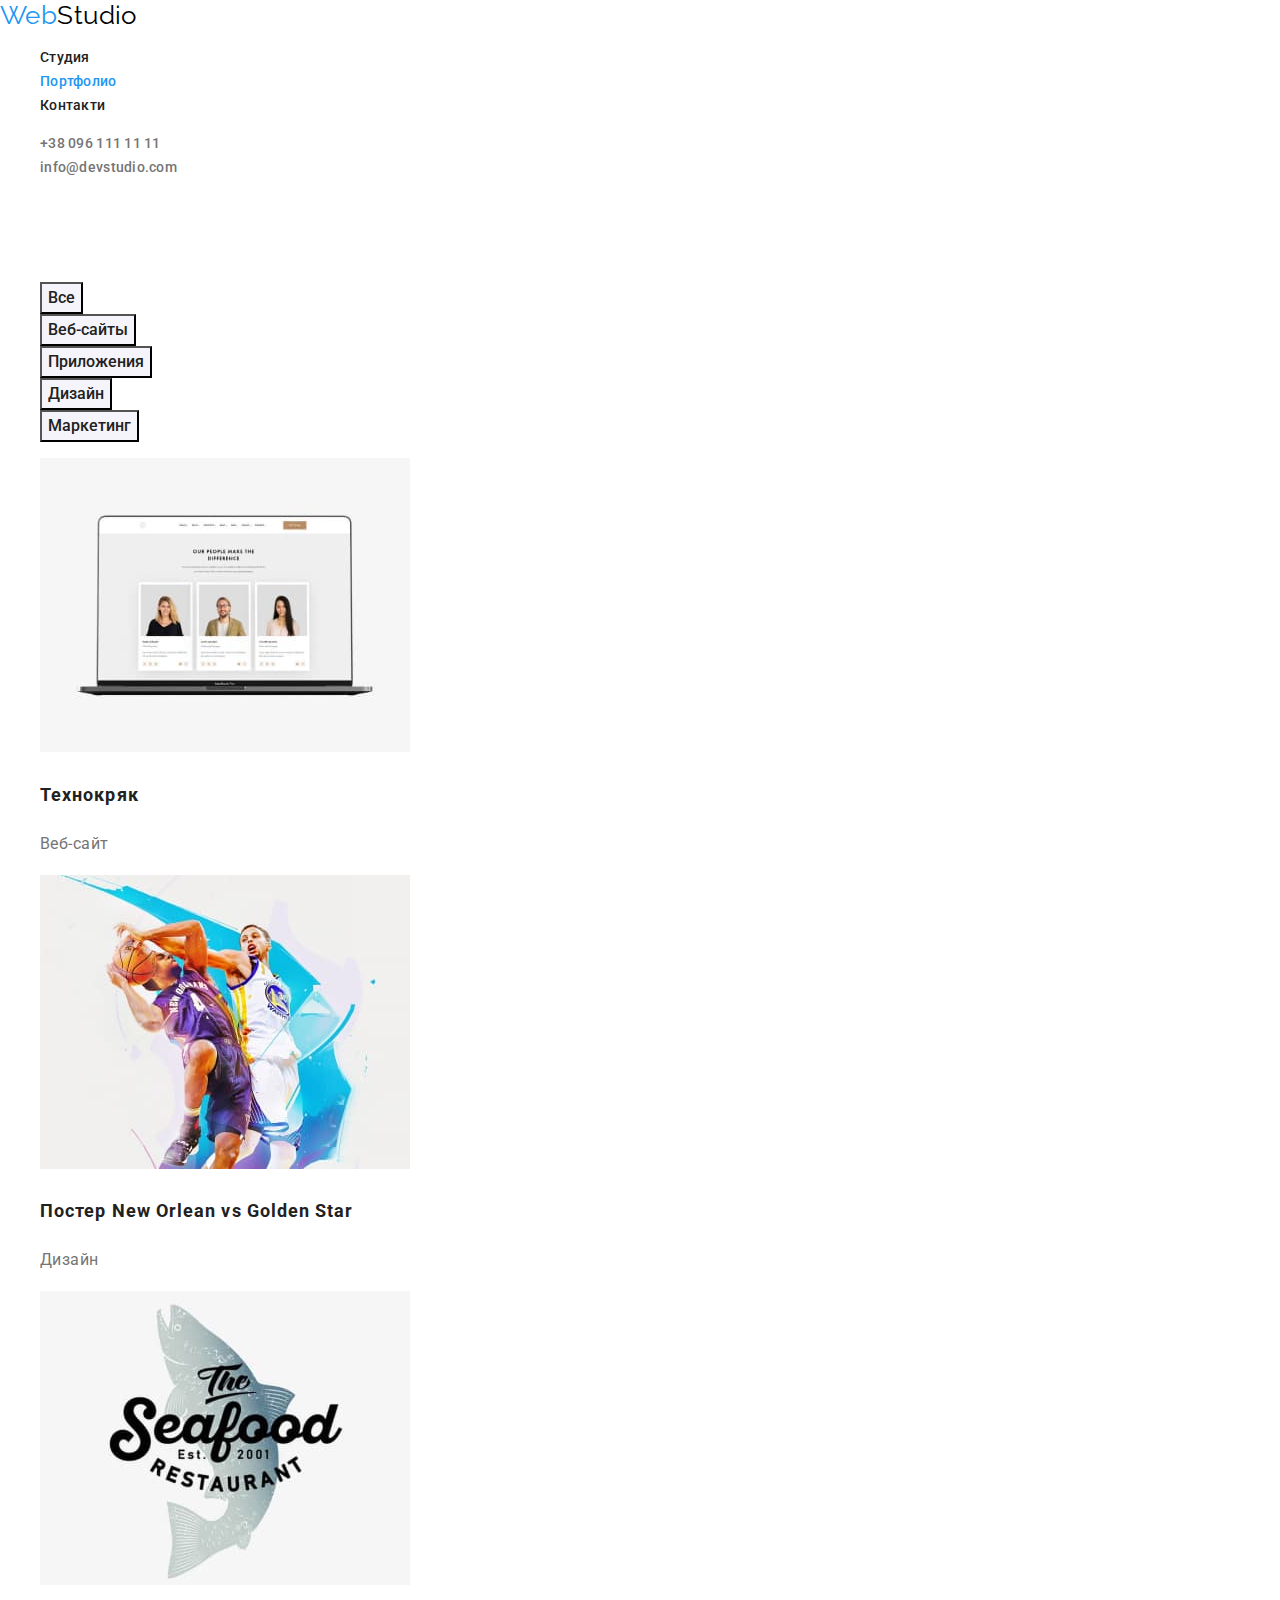
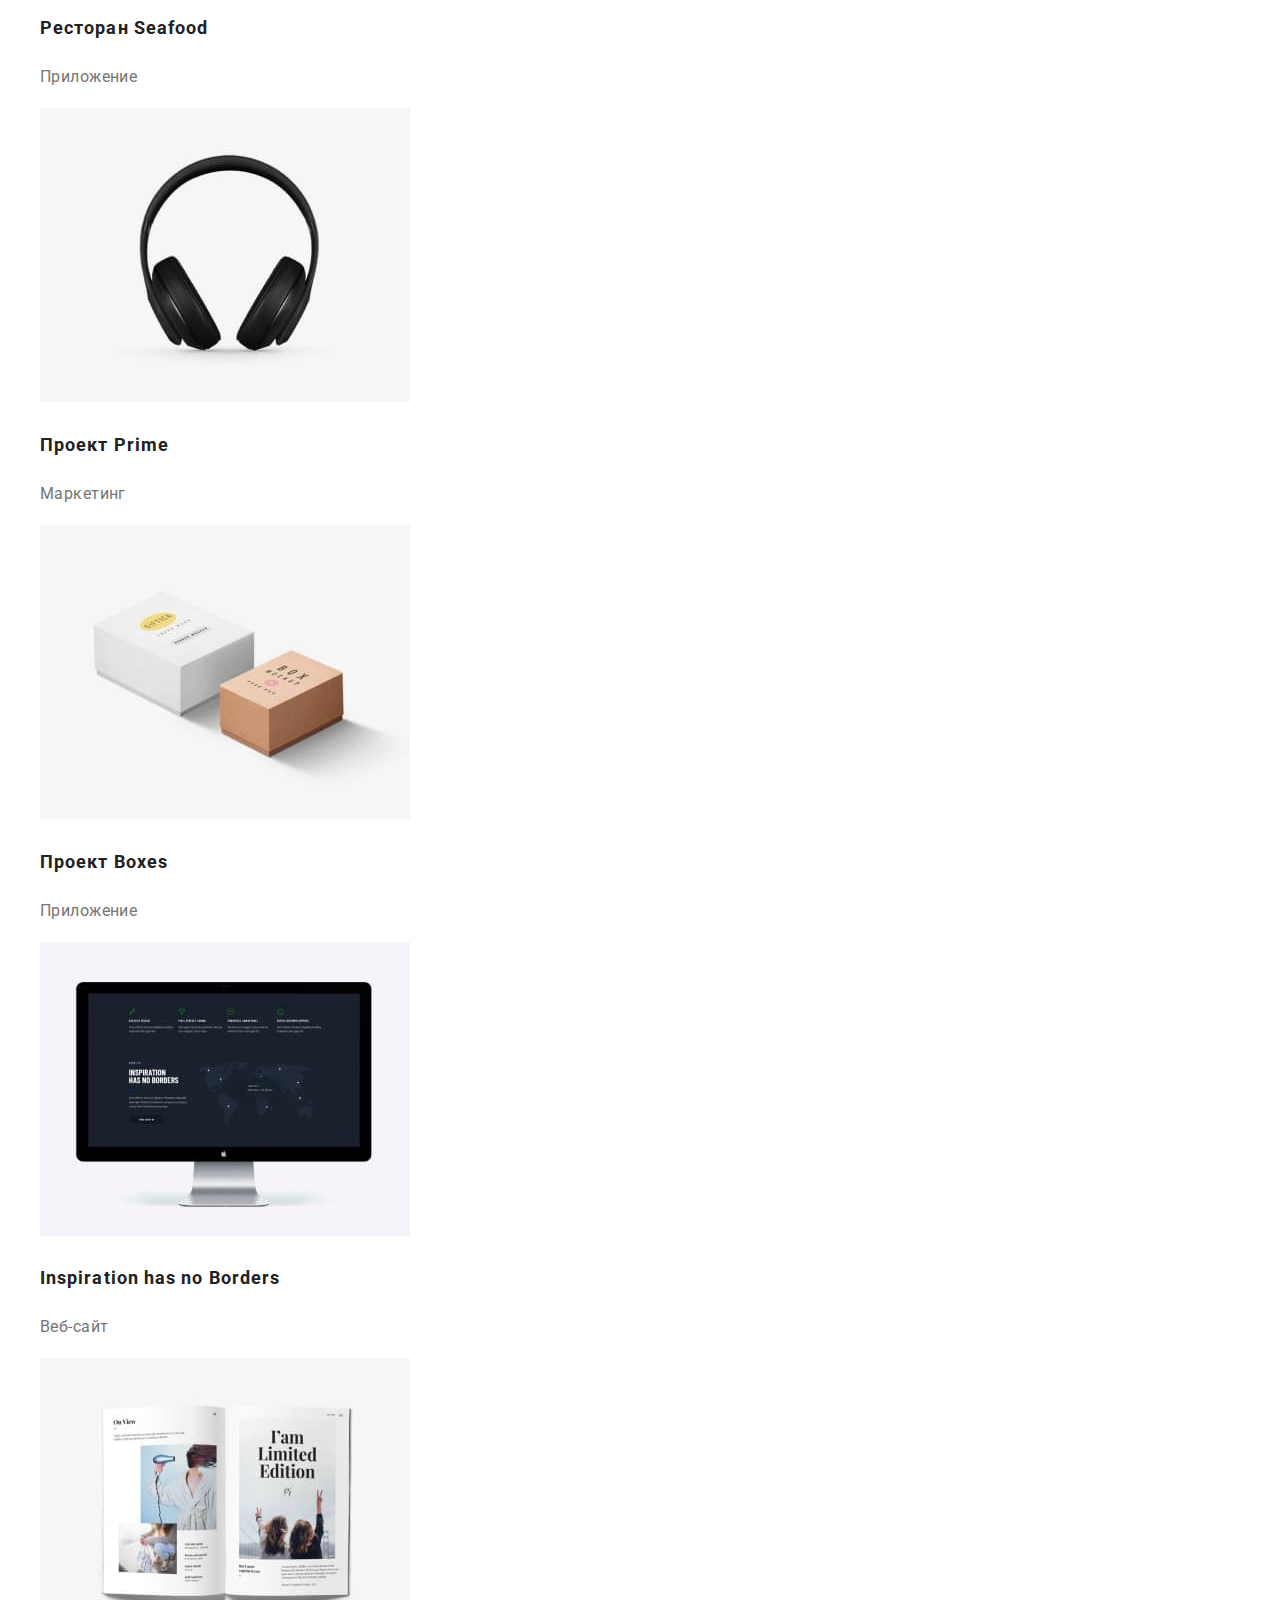
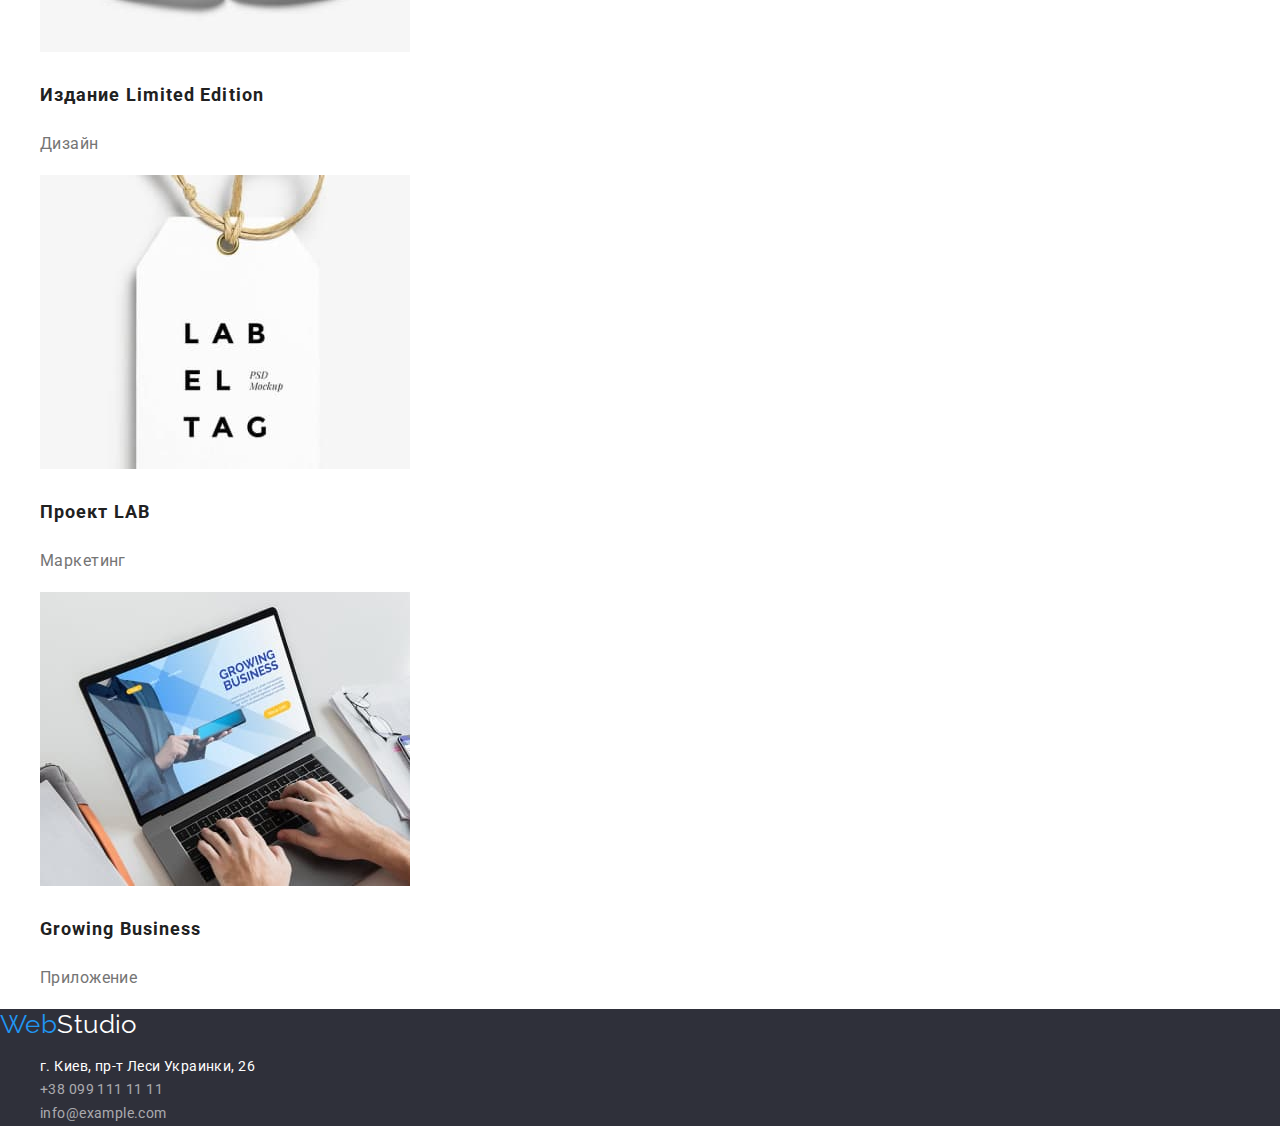
==== portfolio.html @ 49408436 "ДЗ-3 чернетка" ====
<!DOCTYPE html>
<html lang="ru">
  <head>
    <meta charset="UTF-8" />
    <meta http-equiv="X-UA-Compatible" content="IE=edge" />
    <meta name="viewport" content="width=device-width, initial-scale=1.0" />
    <link rel="preconnect" href="https://fonts.gstatic.com" />
    <link
      href="https://fonts.googleapis.com/css2?family=Raleway:wght@700&family=Roboto:wght@400;500;700;900&display=swap"
      rel="stylesheet"
    />
    <link
      rel="stylesheet"
      href="https://cdnjs.cloudflare.com/ajax/libs/modern-normalize/1.0.0/modern-normalize.css"
    />
    <link rel="stylesheet" href="./css/styles.css" />
    <title>Portfolio</title>
  </head>
  <body>
    <header>
      <a href="./index.html" class="logo"
        >Web<span class="logo-span">Studio</span></a
      >
      <nav class="site-nav">
        <ul>
          <li>
            <a href="./index.html" class="link">Студия</a>
          </li>
          <li><a href="./portfolio.html" class="link current">Портфолио</a></li>
          <li><a href="" class="link">Контакти</a></li>
        </ul>
      </nav>
      <ul>
        <li>
          <a href="tel:+380961111111" class="tel">+38 096 111 11 11</a>
        </li>
        <li>
          <a href="mailto:info@devstudio.com" class="mail"
            >info@devstudio.com</a
          >
        </li>
      </ul>
    </header>
    <main>
      <section class="section portfolio">
        <h1 class="hidden">Портфолио</h1>
        <ul>
          <li><button type="button" class="button filter-btn">Все</button></li>
          <li>
            <button type="button" class="button filter-btn">Веб-сайты</button>
          </li>
          <li>
            <button type="button" class="button filter-btn">Приложения</button>
          </li>
          <li>
            <button type="button" class="button filter-btn">Дизайн</button>
          </li>
          <li>
            <button type="button" class="button filter-btn">Маркетинг</button>
          </li>
        </ul>
        <ul>
          <li>
            <img
              src="images/portfolio/project-1.jpg"
              width="370"
              height="294"
              alt="Ноутбук с запущенным веб-сайтом"
            />
            <h2 class="section-title">Технокряк</h2>
            <p>Веб-сайт</p>
          </li>
          <li>
            <img
              src="images/portfolio/project-2.jpg"
              width="370"
              height="294"
              alt="Два баскетболиста"
            />
            <h2 class="section-title">
              Постер <span lang="en">New Orlean vs Golden Star</span>
            </h2>
            <p>Дизайн</p>
          </li>
          <li>
            <img
              src="images/portfolio/project-3.jpg"
              width="370"
              height="294"
              alt="Риба эмблема ресторана"
            />
            <h2 class="section-title">
              Ресторан <span lang="en">Seafood</span>
            </h2>
            <p>Приложение</p>
          </li>
          <li>
            <img
              src="images/portfolio/project-4.jpg"
              width="370"
              height="294"
              alt="Наушники"
            />
            <h2 class="section-title">Проект <span lang="en">Prime</span></h2>
            <p>Маркетинг</p>
          </li>
          <li>
            <img
              src="images/portfolio/project-5.jpg"
              width="370"
              height="294"
              alt="Коробки"
            />
            <h2 class="section-title">Проект <span lang="en">Boxes</span></h2>
            <p>Приложение</p>
          </li>
          <li>
            <img
              src="images/portfolio/project-6.jpg"
              width="370"
              height="294"
              alt="Компьютер с запущенным веб-сайтом"
            />
            <h2 lang="en" class="section-title">Inspiration has no Borders</h2>
            <p>Веб-сайт</p>
          </li>
          <li>
            <img
              src="images/portfolio/project-7.jpg"
              width="370"
              height="294"
              alt="Книга"
            />
            <h2 class="section-title">
              Издание <span lang="en">Limited Edition</span>
            </h2>
            <p>Дизайн</p>
          </li>
          <li>
            <img
              src="images/portfolio/project-8.jpg"
              width="370"
              height="294"
              alt="Лейба"
            />
            <h2 class="section-title">Проект <span lang="en">LAB</span></h2>
            <p>Маркетинг</p>
          </li>
          <li>
            <img
              src="images/portfolio/project-9.jpg"
              width="370"
              height="294"
              alt="Ноутбук с запущенным приложением"
            />
            <h2 lang="en" class="section-title">Growing Business</h2>
            <p>Приложение</p>
          </li>
        </ul>
      </section>
    </main>

    <footer class="footer">
      <a href="./index.html" class="logo"
        >Web<span class="logo-span-footer">Studio</span></a
      >
      <address class="address">
        <ul>
          <li>
            <a
              href="https://goo.gl/maps/Q8eix4cUSPxJvjgE8"
              target="_blank"
              rel="noopener noreferrer"
              class="address-link office"
              >г. Киев, пр-т Леси Украинки, 26</a
            >
          </li>
          <li>
            <a href="tel:+380991111111" class="address-link"
              >+38 099 111 11 11</a
            >
          </li>
          <li>
            <a href="mailto:info@example.com" class="address-link"
              >info@example.com</a
            >
          </li>
        </ul>
      </address>
    </footer>
  </body>
</html>
---- css/styles.css ----
/* основний колір фону #ffffff*/
/*  колір тексту заголовків #212121 */
/*  колір тексту абзаців #757575 */
/* акцентні кольори: блакитний- #2196F3; білий-#FFFFFF */
/* футер і герой - background: #2F303A; */
/* команда, кнопки фільтру- background: #F5F4FA */
/* рамки- border: 1px solid #EEEEEE; */
:root {
  --primary-text-color: #757575;
  --title-text-color: #212121;
  --accent-color: #2196f3;
  --white-color: #ffffff;
  --secondary-bg-color: #f5f4fa;
  --darck-bg-color: #2f303a;
  --main-font: "Roboto", sans-serif;
  --logo-font: "Raleway", sans-serif;
}
body {
  background: var(--white-color);
  color: var(--primary-text-color);
  font-family: var(--main-font);
  font-size: 14px;
  line-height: 1.71;
  letter-spacing: 0.03em;
}
ul {
  list-style: none;
}
button {
  cursor: pointer;
}

/* site-nav */
.site-nav .link {
  color: var(--title-text-color);
  text-decoration: none;
  font-weight: 500;
  font-size: 14px;
  line-height: 1.14;
  letter-spacing: 0.02em;
}
.site-nav .link:hover,
.site-nav .link:focus {
  color: var(--accent-color);
}
.site-nav .link.current {
  color: var(--accent-color);
}
.logo {
  font-family: var(--logo-font);
  font-size: 26px;
  line-height: 1.19;
  color: var(--accent-color);
  text-decoration: none;
}
.logo-span {
  color: #000000;
}
.mail,
.tel {
  color: var(--primary-text-color);
  text-decoration: none;
  font-weight: 500;
  font-size: 14px;
  line-height: 1.14;
  letter-spacing: 0.02em;
}
.tel:hover,
.tel:focus,
.mail:hover,
.mail:focus {
  color: var(--accent-color);
}

/* hero */

.hero {
  background: var(--darck-bg-color);
  color: var(--white-color);
}
.hero-title {
  font-weight: 900;
  font-size: 44px;
  line-height: 1.36;
  text-align: center;
  letter-spacing: 0.06em;
  text-transform: uppercase;
}
.hero-btn {
  background-color: var(--accent-color);
  font-size: 16px;
  line-height: 1.87;
  display: flex;
  align-items: center;
  text-align: center;
  letter-spacing: 0.06em;
  color: var(--white-color);
}
/* main */
.section-title {
  color: var(--title-text-color);
  font-size: 36px;
  line-height: 1.16;
  text-align: center;
}
.about .section-title {
  font-size: 14px;
  line-height: 1.14;
  text-transform: uppercase;
  text-align: left;
}

.hidden {
  visibility: hidden;
}
/* section-team */
.section-team {
  background-color: var(--secondary-bg-color);
  font-size: 16px;
  line-height: 1.18;
  text-align: center;
}
.team-title {
  font-weight: 500;
  font-size: 16px;
  line-height: 1.18;
}

/* footer */
.footer {
  background-color: var(--darck-bg-color);
}
.logo-span-footer {
  color: var(--white-color);
}
.address-link {
  color: rgba(255, 255, 255, 0.6);
  font-style: normal;
  text-decoration: none;
}
.address-link.office {
  color: var(--white-color);
}
.address-link:hover,
.address-link:focus {
  color: var(--accent-color);
}

/* portfoio page */
.portfolio {
  font-size: 16px;
  line-height: 1.87;
}
.portfolio .section-title {
  text-align: left;
  font-size: 18px;
  line-height: 2;
  letter-spacing: 0.06em;
}
.filter-btn {
  color: var(--title-text-color);
  background: var(--secondary-bg-color);
  font-weight: 500;
  line-height: 1.62;
  text-align: center;
}
.filter-btn:hover,
.filter-btn:focus {
  background-color: var(--accent-color);
  color: var(--white-color);
}
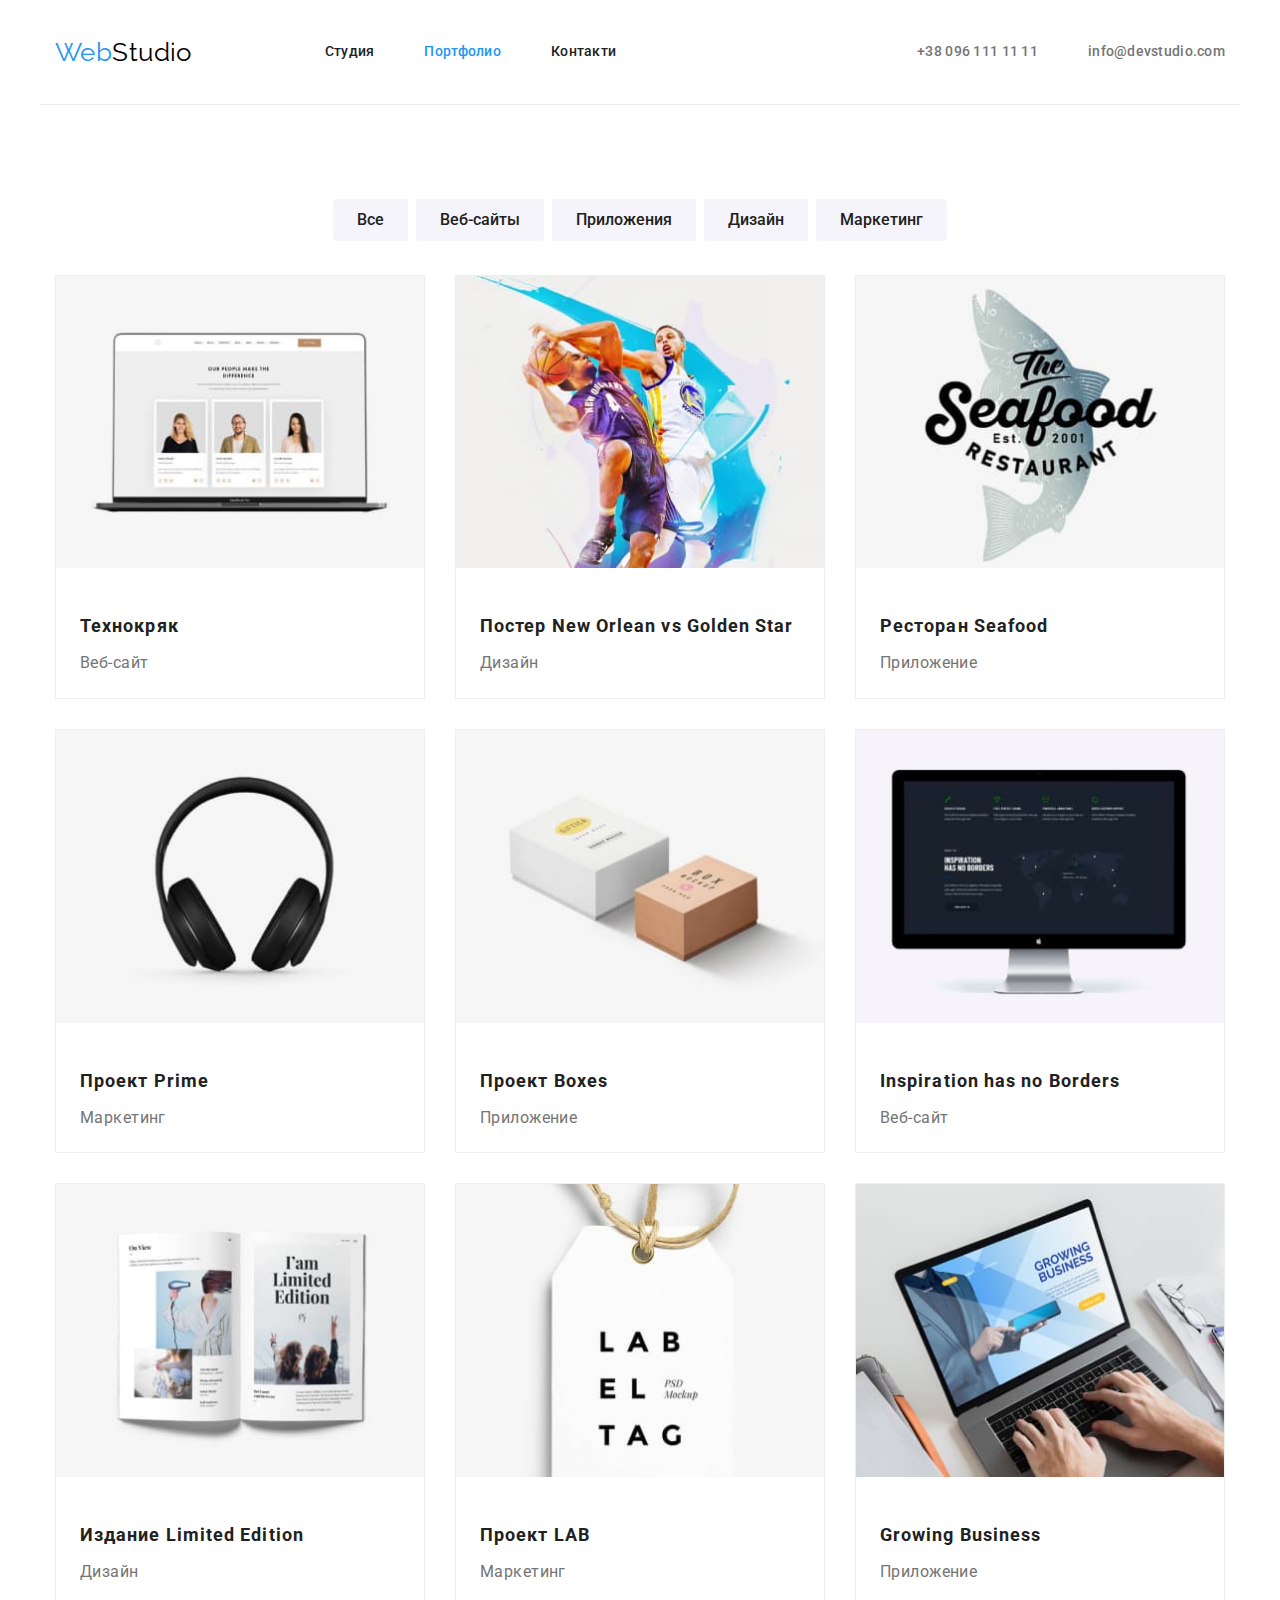
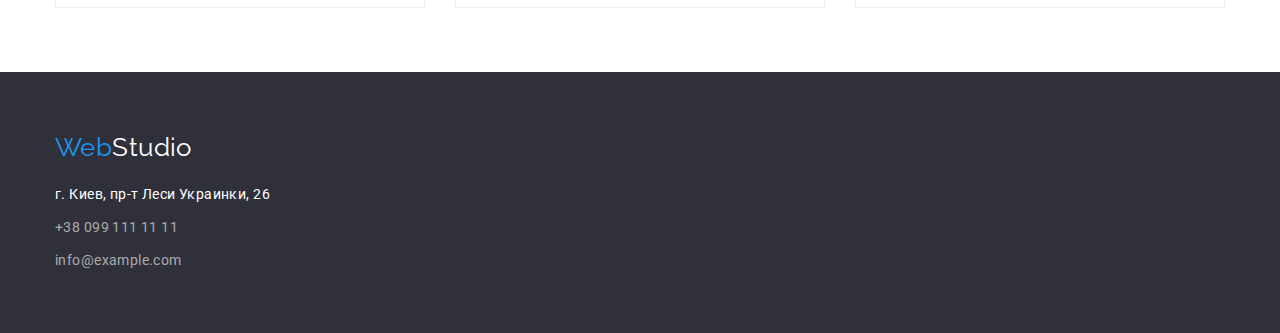
==== commit 88ba6ed8: "ДЗ-3" ====
--- a/portfolio.html
+++ b/portfolio.html
@@ -18,175 +18,211 @@
   </head>
   <body>
     <header>
-      <a href="./index.html" class="logo"
-        >Web<span class="logo-span">Studio</span></a
-      >
-      <nav class="site-nav">
-        <ul>
-          <li>
-            <a href="./index.html" class="link">Студия</a>
+      <div class="container header">
+        <a href="./index.html" class="logo"
+          >Web<span class="logo-span">Studio</span></a
+        >
+        <nav class="nav">
+          <ul class="site-nav">
+            <li class="item">
+              <a href="./index.html" class="link">Студия</a>
+            </li>
+            <li class="item">
+              <a href="./portfolio.html" class="link current">Портфолио</a>
+            </li>
+            <li class="item"><a href="" class="link">Контакти</a></li>
+          </ul>
+        </nav>
+        <ul class="contacts-header">
+          <li class="item">
+            <a href="tel:+380961111111" class="tel">+38 096 111 11 11</a>
           </li>
-          <li><a href="./portfolio.html" class="link current">Портфолио</a></li>
-          <li><a href="" class="link">Контакти</a></li>
+          <li class="item">
+            <a href="mailto:info@devstudio.com" class="mail"
+              >info@devstudio.com</a
+            >
+          </li>
         </ul>
-      </nav>
-      <ul>
-        <li>
-          <a href="tel:+380961111111" class="tel">+38 096 111 11 11</a>
-        </li>
-        <li>
-          <a href="mailto:info@devstudio.com" class="mail"
-            >info@devstudio.com</a
-          >
-        </li>
-      </ul>
+      </div>
     </header>
     <main>
       <section class="section portfolio">
-        <h1 class="hidden">Портфолио</h1>
-        <ul>
-          <li><button type="button" class="button filter-btn">Все</button></li>
-          <li>
-            <button type="button" class="button filter-btn">Веб-сайты</button>
-          </li>
-          <li>
-            <button type="button" class="button filter-btn">Приложения</button>
-          </li>
-          <li>
-            <button type="button" class="button filter-btn">Дизайн</button>
-          </li>
-          <li>
-            <button type="button" class="button filter-btn">Маркетинг</button>
-          </li>
-        </ul>
-        <ul>
-          <li>
-            <img
-              src="images/portfolio/project-1.jpg"
-              width="370"
-              height="294"
-              alt="Ноутбук с запущенным веб-сайтом"
-            />
-            <h2 class="section-title">Технокряк</h2>
-            <p>Веб-сайт</p>
-          </li>
-          <li>
-            <img
-              src="images/portfolio/project-2.jpg"
-              width="370"
-              height="294"
-              alt="Два баскетболиста"
-            />
-            <h2 class="section-title">
-              Постер <span lang="en">New Orlean vs Golden Star</span>
-            </h2>
-            <p>Дизайн</p>
-          </li>
-          <li>
-            <img
-              src="images/portfolio/project-3.jpg"
-              width="370"
-              height="294"
-              alt="Риба эмблема ресторана"
-            />
-            <h2 class="section-title">
-              Ресторан <span lang="en">Seafood</span>
-            </h2>
-            <p>Приложение</p>
-          </li>
-          <li>
-            <img
-              src="images/portfolio/project-4.jpg"
-              width="370"
-              height="294"
-              alt="Наушники"
-            />
-            <h2 class="section-title">Проект <span lang="en">Prime</span></h2>
-            <p>Маркетинг</p>
-          </li>
-          <li>
-            <img
-              src="images/portfolio/project-5.jpg"
-              width="370"
-              height="294"
-              alt="Коробки"
-            />
-            <h2 class="section-title">Проект <span lang="en">Boxes</span></h2>
-            <p>Приложение</p>
-          </li>
-          <li>
-            <img
-              src="images/portfolio/project-6.jpg"
-              width="370"
-              height="294"
-              alt="Компьютер с запущенным веб-сайтом"
-            />
-            <h2 lang="en" class="section-title">Inspiration has no Borders</h2>
-            <p>Веб-сайт</p>
-          </li>
-          <li>
-            <img
-              src="images/portfolio/project-7.jpg"
-              width="370"
-              height="294"
-              alt="Книга"
-            />
-            <h2 class="section-title">
-              Издание <span lang="en">Limited Edition</span>
-            </h2>
-            <p>Дизайн</p>
-          </li>
-          <li>
-            <img
-              src="images/portfolio/project-8.jpg"
-              width="370"
-              height="294"
-              alt="Лейба"
-            />
-            <h2 class="section-title">Проект <span lang="en">LAB</span></h2>
-            <p>Маркетинг</p>
-          </li>
-          <li>
-            <img
-              src="images/portfolio/project-9.jpg"
-              width="370"
-              height="294"
-              alt="Ноутбук с запущенным приложением"
-            />
-            <h2 lang="en" class="section-title">Growing Business</h2>
-            <p>Приложение</p>
-          </li>
-        </ul>
+        <div class="container">
+          <h1 class="hidden">Портфолио</h1>
+          <ul class="filter-list">
+            <li class="item">
+              <button type="button" class="button filter-btn">Все</button>
+            </li>
+            <li class="item">
+              <button type="button" class="button filter-btn">Веб-сайты</button>
+            </li>
+            <li class="item">
+              <button type="button" class="button filter-btn">
+                Приложения
+              </button>
+            </li>
+            <li class="item">
+              <button type="button" class="button filter-btn">Дизайн</button>
+            </li>
+            <li class="item">
+              <button type="button" class="button filter-btn">Маркетинг</button>
+            </li>
+          </ul>
+          <ul class="portfolio-list">
+            <li class="item flex-element">
+              <img
+                src="images/portfolio/project-1.jpg"
+                width="370"
+                height="294"
+                alt="Ноутбук с запущенным веб-сайтом"
+              />
+              <div class="label">
+                <h2 class="section-title">Технокряк</h2>
+                <p>Веб-сайт</p>
+              </div>
+            </li>
+            <li class="item flex-element">
+              <img
+                src="images/portfolio/project-2.jpg"
+                width="370"
+                height="294"
+                alt="Два баскетболиста"
+              />
+              <div class="label">
+                <h2 class="section-title">
+                  Постер <span lang="en">New Orlean vs Golden Star</span>
+                </h2>
+                <p>Дизайн</p>
+              </div>
+            </li>
+            <li class="item flex-element">
+              <img
+                src="images/portfolio/project-3.jpg"
+                width="370"
+                height="294"
+                alt="Риба эмблема ресторана"
+              />
+              <div class="label">
+                <h2 class="section-title">
+                  Ресторан <span lang="en">Seafood</span>
+                </h2>
+                <p>Приложение</p>
+              </div>
+            </li>
+            <li class="item flex-element">
+              <img
+                src="images/portfolio/project-4.jpg"
+                width="370"
+                height="294"
+                alt="Наушники"
+              />
+              <div class="label">
+                <h2 class="section-title">
+                  Проект <span lang="en">Prime</span>
+                </h2>
+                <p>Маркетинг</p>
+              </div>
+            </li>
+            <li class="item flex-element">
+              <img
+                src="images/portfolio/project-5.jpg"
+                width="370"
+                height="294"
+                alt="Коробки"
+              />
+              <div class="label">
+                <h2 class="section-title">
+                  Проект <span lang="en">Boxes</span>
+                </h2>
+                <p>Приложение</p>
+              </div>
+            </li>
+            <li class="item flex-element">
+              <img
+                src="images/portfolio/project-6.jpg"
+                width="370"
+                height="294"
+                alt="Компьютер с запущенным веб-сайтом"
+              />
+              <div class="label">
+                <h2 lang="en" class="section-title">
+                  Inspiration has no Borders
+                </h2>
+                <p>Веб-сайт</p>
+              </div>
+            </li>
+            <li class="item flex-element">
+              <img
+                src="images/portfolio/project-7.jpg"
+                width="370"
+                height="294"
+                alt="Книга"
+              />
+              <div class="label">
+                <h2 class="section-title">
+                  Издание <span lang="en">Limited Edition</span>
+                </h2>
+                <p>Дизайн</p>
+              </div>
+            </li>
+            <li class="item flex-element">
+              <img
+                src="images/portfolio/project-8.jpg"
+                width="370"
+                height="294"
+                alt="Лейба"
+              />
+              <div class="label">
+                <h2 class="section-title">Проект <span lang="en">LAB</span></h2>
+                <p>Маркетинг</p>
+              </div>
+            </li>
+            <li class="item flex-element">
+              <img
+                src="images/portfolio/project-9.jpg"
+                width="370"
+                height="294"
+                alt="Ноутбук с запущенным приложением"
+              />
+              <div class="label">
+                <h2 lang="en" class="section-title">Growing Business</h2>
+                <p>Приложение</p>
+              </div>
+            </li>
+          </ul>
+        </div>
       </section>
     </main>
 
     <footer class="footer">
-      <a href="./index.html" class="logo"
-        >Web<span class="logo-span-footer">Studio</span></a
-      >
-      <address class="address">
-        <ul>
-          <li>
-            <a
-              href="https://goo.gl/maps/Q8eix4cUSPxJvjgE8"
-              target="_blank"
-              rel="noopener noreferrer"
-              class="address-link office"
-              >г. Киев, пр-т Леси Украинки, 26</a
-            >
-          </li>
-          <li>
-            <a href="tel:+380991111111" class="address-link"
-              >+38 099 111 11 11</a
-            >
-          </li>
-          <li>
-            <a href="mailto:info@example.com" class="address-link"
-              >info@example.com</a
-            >
-          </li>
-        </ul>
-      </address>
+      <div class="container footer-cont">
+        <a href="./index.html" class="logo footer-logo"
+          >Web<span class="logo-span-footer">Studio</span></a
+        >
+        <address class="address">
+          <ul class="address-list">
+            <li class="item">
+              <a
+                href="https://goo.gl/maps/Q8eix4cUSPxJvjgE8"
+                target="_blank"
+                rel="noopener noreferrer"
+                class="address-link office"
+                >г. Киев, пр-т Леси Украинки, 26</a
+              >
+            </li>
+            <li class="item">
+              <a href="tel:+380991111111" class="address-link"
+                >+38 099 111 11 11</a
+              >
+            </li>
+            <li class="item">
+              <a href="mailto:info@example.com" class="address-link"
+                >info@example.com</a
+              >
+            </li>
+          </ul>
+        </address>
+      </div>
     </footer>
   </body>
 </html>
--- a/css/styles.css
+++ b/css/styles.css
@@ -15,6 +15,15 @@
   --main-font: "Roboto", sans-serif;
   --logo-font: "Raleway", sans-serif;
 }
+
+html {
+  box-sizing: border-box;
+}
+*,
+* ::before,
+* ::after {
+  box-sizing: inherit;
+}
 body {
   background: var(--white-color);
   color: var(--primary-text-color);
@@ -22,6 +31,7 @@
   font-size: 14px;
   line-height: 1.71;
   letter-spacing: 0.03em;
+  margin: 0;
 }
 ul {
   list-style: none;
@@ -29,9 +39,57 @@
 button {
   cursor: pointer;
 }
+h1,
+h2,
+h3,
+h4,
+h5,
+h6,
+p,
+ul {
+  margin: 0;
+}
+img {
+  display: block;
+  max-width: 100%;
+  height: auto;
+}
+.hidden {
+  visibility: hidden;
+  height: 0;
+}
+.container {
+  width: 1200px;
+  padding-top: 94px;
+  padding-bottom: 94px;
+  padding-right: 15px;
+  padding-left: 15px;
+  margin-left: auto;
+  margin-right: auto;
+}
 
 /* site-nav */
+.header {
+  border: 1px solid #ececec;
+  border-top: none;
+  border-left: none;
+  border-right: none;
+
+  align-items: center;
+  padding-top: 24px;
+  padding-bottom: 24px;
+}
+
+.header,
+.site-nav {
+  display: flex;
+}
+
 .site-nav .link {
+  display: block;
+  padding-top: 20px;
+  padding-bottom: 20px;
+
   color: var(--title-text-color);
   text-decoration: none;
   font-weight: 500;
@@ -46,7 +104,14 @@
 .site-nav .link.current {
   color: var(--accent-color);
 }
+.site-nav .item + .item,
+.contacts-header .item + .item {
+  margin-left: 50px;
+}
 .logo {
+  margin-right: 93px;
+  display: block;
+
   font-family: var(--logo-font);
   font-size: 26px;
   line-height: 1.19;
@@ -56,6 +121,11 @@
 .logo-span {
   color: #000000;
 }
+.contacts-header {
+  display: flex;
+  margin-left: auto;
+}
+
 .mail,
 .tel {
   color: var(--primary-text-color);
@@ -74,45 +144,86 @@
 
 /* hero */
 
+.hero-cont {
+  padding-top: 200px;
+  padding-bottom: 280px;
+  padding-left: 420px;
+  padding-right: 420px;
+  align-items: center;
+  margin: 0;
+}
+
 .hero {
   background: var(--darck-bg-color);
   color: var(--white-color);
+  text-align: center;
 }
 .hero-title {
+  width: 696px;
+  margin-bottom: 30px;
+
   font-weight: 900;
   font-size: 44px;
   line-height: 1.36;
-  text-align: center;
   letter-spacing: 0.06em;
   text-transform: uppercase;
 }
 .hero-btn {
+  border-color: transparent;
+  border-radius: 4px;
+  overflow: hidden;
+  box-shadow: 0px 4px 4px rgba(0, 0, 0, 0.15);
+  padding: 10px 32px;
+
   background-color: var(--accent-color);
   font-size: 16px;
   line-height: 1.87;
-  display: flex;
-  align-items: center;
   text-align: center;
   letter-spacing: 0.06em;
   color: var(--white-color);
 }
 /* main */
+
 .section-title {
+  margin-bottom: 50px;
+
   color: var(--title-text-color);
   font-size: 36px;
   line-height: 1.16;
   text-align: center;
 }
-.about .section-title {
+
+/* section-principles*/
+.principles .section-title {
+  margin-bottom: 10px;
+}
+.principles-list {
+  display: flex;
+}
+.principles-list .item {
+  width: 270px;
+}
+.principles-list .item + .item {
+  margin-left: 30px;
+}
+.principles .section-title {
   font-size: 14px;
   line-height: 1.14;
   text-transform: uppercase;
   text-align: left;
 }
-
-.hidden {
-  visibility: hidden;
-}
+/* section-about*/
+.about-cont {
+  padding-top: 0;
+}
+.list-about {
+  display: flex;
+}
+
+.list-about .item + .item {
+  margin-left: 30px;
+}
+
 /* section-team */
 .section-team {
   background-color: var(--secondary-bg-color);
@@ -120,20 +231,61 @@
   line-height: 1.18;
   text-align: center;
 }
+.team-list {
+  display: flex;
+}
+.team-list .item {
+  width: 270px;
+  box-shadow: 0px 1px 3px rgba(0, 0, 0, 0.12), 0px 1px 1px rgba(0, 0, 0, 0.14),
+    0px 2px 1px rgba(0, 0, 0, 0.2);
+  border-radius: 0px 0px 4px 4px;
+}
+.team-list .item + .item {
+  margin-left: 30px;
+}
 .team-title {
+  margin-top: 30px;
+  margin-bottom: 10px;
+
   font-weight: 500;
   font-size: 16px;
   line-height: 1.18;
 }
-
+.team-list .section-title {
+  margin-bottom: 10px;
+}
+.team-list p {
+  padding-bottom: 30px;
+}
 /* footer */
+.footer-cont {
+  padding-top: 60px;
+  padding-bottom: 60px;
+  padding-left: auto;
+}
 .footer {
   background-color: var(--darck-bg-color);
 }
+.footer-logo {
+  margin-right: 0;
+}
 .logo-span-footer {
   color: var(--white-color);
 }
-.address-link {
+.address-list {
+  display: flex;
+  flex-direction: column;
+  align-items: left;
+  padding-left: 0;
+  margin-top: 20px;
+}
+.address-list .item {
+  margin-bottom: 9px;
+}
+.address-list .item:last-child {
+  margin-bottom: 0px;
+}
+.address-list .address-link {
   color: rgba(255, 255, 255, 0.6);
   font-style: normal;
   text-decoration: none;
@@ -157,7 +309,57 @@
   line-height: 2;
   letter-spacing: 0.06em;
 }
+.filter-list {
+  display: flex;
+  justify-content: center;
+  margin-bottom: 34px;
+  padding-left: 0;
+}
+
+.filter-list .item + .item {
+  margin-left: 8px;
+}
+.portfolio-list {
+  display: flex;
+  flex-wrap: wrap;
+  padding-left: 0;
+  margin-right: -30px;
+  margin-bottom: -30px;
+}
+.flex-element {
+  margin-right: 30px;
+  margin-bottom: 30px;
+  flex-basis: calc (100% / 3 - 30px);
+  width: 370px;
+  border: 1px solid #eeeeee;
+}
+.flex-element:nth-child(3n) {
+  margin-right: 0px;
+}
+
+.flex-element:nth-last-child(-n + 3) {
+  margin-bottom: 0px;
+}
+.label {
+  padding: 20px 24px;
+}
+
+.portfolio-list .section-title {
+  margin-top: 20px;
+  margin-bottom: 4px;
+}
+.portfolio-list img {
+  display: block;
+}
+
 .filter-btn {
+  border-color: transparent;
+  border-radius: 4px;
+  overflow: hidden;
+  box-shadow: none;
+  box-decoration-break: none;
+  padding: 6px 22px;
+
   color: var(--title-text-color);
   background: var(--secondary-bg-color);
   font-weight: 500;
@@ -168,4 +370,6 @@
 .filter-btn:focus {
   background-color: var(--accent-color);
   color: var(--white-color);
-}
+  box-shadow: 0px 3px 1px rgba(0, 0, 0, 0.1), 0px 1px 2px rgba(0, 0, 0, 0.08),
+    0px 2px 2px rgba(0, 0, 0, 0.12);
+}
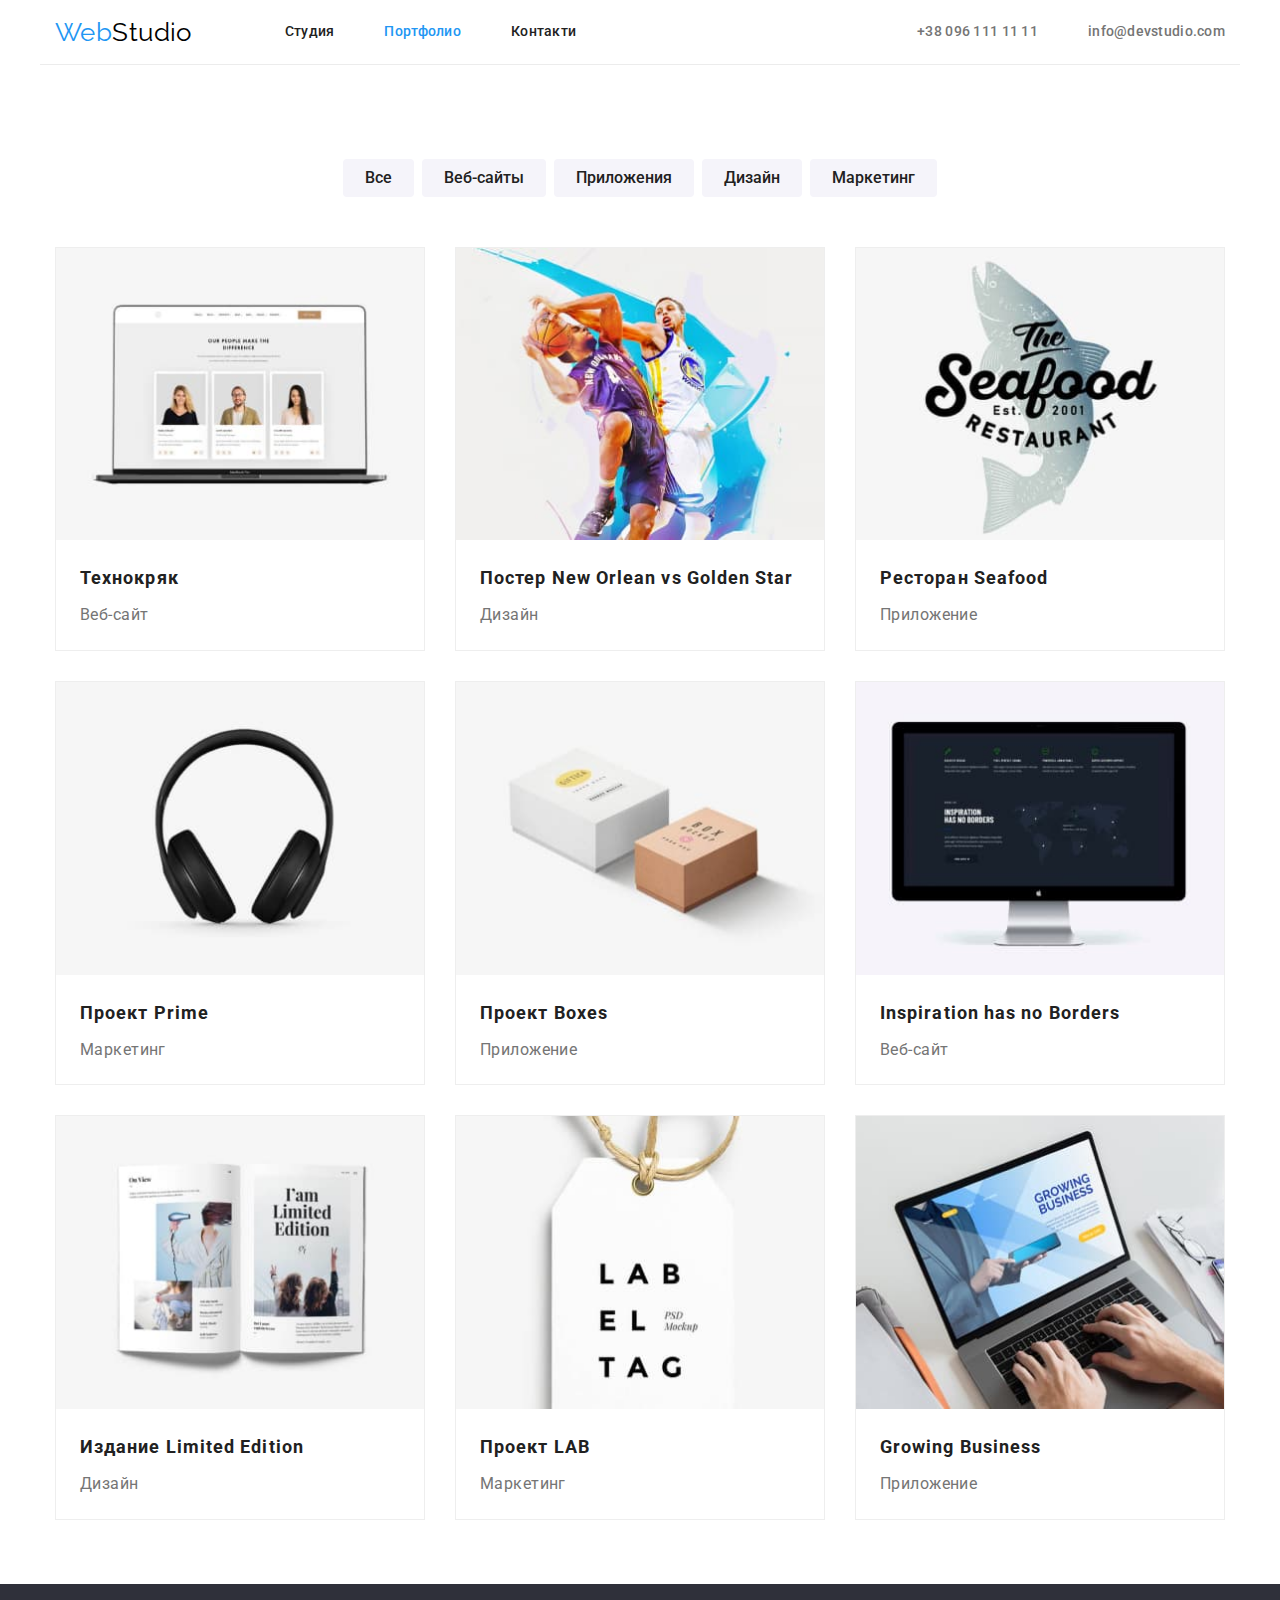
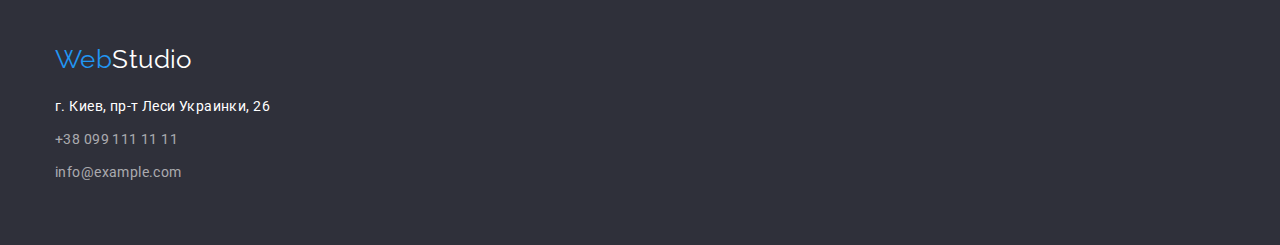
==== commit 87388a78: "LP-після правок ментора" ====
--- a/portfolio.html
+++ b/portfolio.html
@@ -17,8 +17,8 @@
     <title>Portfolio</title>
   </head>
   <body>
-    <header>
-      <div class="container header">
+    <header class="header">
+      <div class="container header-cont">
         <a href="./index.html" class="logo"
           >Web<span class="logo-span">Studio</span></a
         >
--- a/css/styles.css
+++ b/css/styles.css
@@ -60,35 +60,37 @@
 }
 .container {
   width: 1200px;
-  padding-top: 94px;
-  padding-bottom: 94px;
   padding-right: 15px;
   padding-left: 15px;
   margin-left: auto;
   margin-right: auto;
 }
-
 /* site-nav */
-.header {
+
+.header-cont {
   border: 1px solid #ececec;
   border-top: none;
   border-left: none;
   border-right: none;
 
   align-items: center;
+  padding-top: 0px;
+  padding-bottom: 0px;
+}
+
+.header-cont,
+.site-nav {
+  display: flex;
+}
+.site-nav,
+.contacts-header {
+  padding-inline-start: 0px;
+}
+
+.site-nav .link {
+  display: block;
   padding-top: 24px;
   padding-bottom: 24px;
-}
-
-.header,
-.site-nav {
-  display: flex;
-}
-
-.site-nav .link {
-  display: block;
-  padding-top: 20px;
-  padding-bottom: 20px;
 
   color: var(--title-text-color);
   text-decoration: none;
@@ -128,6 +130,9 @@
 
 .mail,
 .tel {
+  padding-top: 24px;
+  padding-bottom: 24px;
+
   color: var(--primary-text-color);
   text-decoration: none;
   font-weight: 500;
@@ -144,22 +149,23 @@
 
 /* hero */
 
+.hero {
+  padding-top: 94px;
+  padding-bottom: 94px;
+
+  background: var(--darck-bg-color);
+  color: var(--white-color);
+  text-align: center;
+}
 .hero-cont {
   padding-top: 200px;
   padding-bottom: 280px;
-  padding-left: 420px;
-  padding-right: 420px;
-  align-items: center;
-  margin: 0;
-}
-
-.hero {
-  background: var(--darck-bg-color);
-  color: var(--white-color);
-  text-align: center;
-}
+}
+
 .hero-title {
   width: 696px;
+  margin-left: auto;
+  margin-right: auto;
   margin-bottom: 30px;
 
   font-weight: 900;
@@ -169,7 +175,10 @@
   text-transform: uppercase;
 }
 .hero-btn {
-  border-color: transparent;
+  margin-left: auto;
+  margin-right: auto;
+
+  border: none;
   border-radius: 4px;
   overflow: hidden;
   box-shadow: 0px 4px 4px rgba(0, 0, 0, 0.15);
@@ -194,11 +203,17 @@
 }
 
 /* section-principles*/
+.principles {
+  padding-top: 94px;
+  padding-bottom: 94px;
+}
+
 .principles .section-title {
   margin-bottom: 10px;
 }
 .principles-list {
   display: flex;
+  padding-inline-start: 0px;
 }
 .principles-list .item {
   width: 270px;
@@ -213,11 +228,13 @@
   text-align: left;
 }
 /* section-about*/
-.about-cont {
+.about {
   padding-top: 0;
+  padding-bottom: 94px;
 }
 .list-about {
   display: flex;
+  padding-inline-start: 0px;
 }
 
 .list-about .item + .item {
@@ -226,6 +243,9 @@
 
 /* section-team */
 .section-team {
+  padding-top: 94px;
+  padding-bottom: 94px;
+
   background-color: var(--secondary-bg-color);
   font-size: 16px;
   line-height: 1.18;
@@ -233,6 +253,7 @@
 }
 .team-list {
   display: flex;
+  padding-inline-start: 0px;
 }
 .team-list .item {
   width: 270px;
@@ -244,7 +265,6 @@
   margin-left: 30px;
 }
 .team-title {
-  margin-top: 30px;
   margin-bottom: 10px;
 
   font-weight: 500;
@@ -254,7 +274,8 @@
 .team-list .section-title {
   margin-bottom: 10px;
 }
-.team-list p {
+.team-label {
+  padding-top: 30px;
   padding-bottom: 30px;
 }
 /* footer */
@@ -302,6 +323,8 @@
 .portfolio {
   font-size: 16px;
   line-height: 1.87;
+  padding-top: 94px;
+  padding-bottom: 94px;
 }
 .portfolio .section-title {
   text-align: left;
@@ -312,7 +335,7 @@
 .filter-list {
   display: flex;
   justify-content: center;
-  margin-bottom: 34px;
+  margin-bottom: 50px;
   padding-left: 0;
 }
 
@@ -345,19 +368,18 @@
 }
 
 .portfolio-list .section-title {
-  margin-top: 20px;
   margin-bottom: 4px;
 }
+
 .portfolio-list img {
   display: block;
 }
 
 .filter-btn {
-  border-color: transparent;
+  border: none;
   border-radius: 4px;
   overflow: hidden;
   box-shadow: none;
-  box-decoration-break: none;
   padding: 6px 22px;
 
   color: var(--title-text-color);
